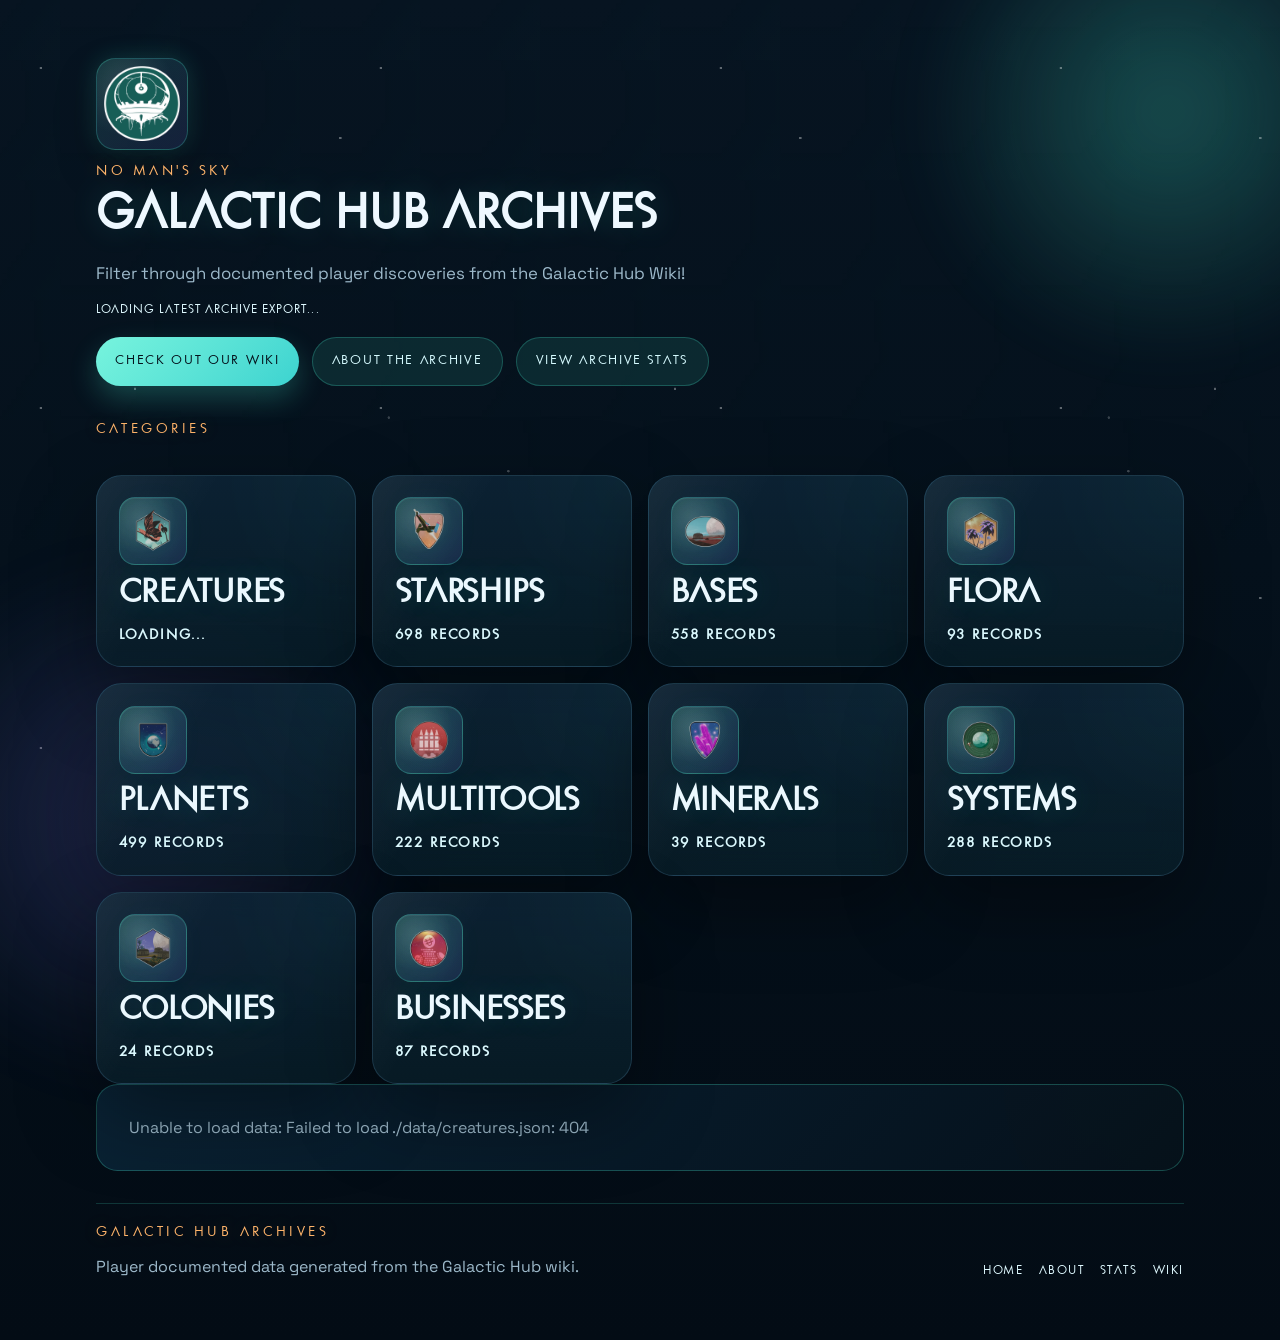
==== index.html @ c88e9bc7 "Initial commit" ====
<!DOCTYPE html>
<html lang="en">
  <head>
    <meta charset="UTF-8" />
    <meta name="viewport" content="width=device-width, initial-scale=1.0" />
    <title>Galactic Hub Archives</title>
    <meta name="theme-color" content="#071421" />
    <meta name="color-scheme" content="dark" />
    <meta
      name="description"
      content="Browse Galactic Hub wiki discoveries through the archives for creatures, starships, planets, systems, bases, businesses, and more."
    />
    <meta property="og:type" content="website" />
    <meta property="og:site_name" content="Galactic Hub Archives" />
    <meta property="og:title" content="Galactic Hub Archives" />
    <meta
      property="og:description"
      content="Browse Galactic Hub wiki discoveries through the archives for creatures, starships, planets, systems, bases, businesses, and more."
    />
    <meta property="og:image" content="./assets/favicon/android-chrome-512x512.png" />
    <meta name="twitter:card" content="summary_large_image" />
    <meta name="twitter:title" content="Galactic Hub Archives" />
    <meta
      name="twitter:description"
      content="Browse Galactic Hub wiki discoveries through the archives for creatures, starships, planets, systems, bases, businesses, and more."
    />
    <meta name="twitter:image" content="./assets/favicon/android-chrome-512x512.png" />
    <link rel="icon" type="image/x-icon" href="./assets/favicon/favicon.ico" />
    <link rel="icon" type="image/png" sizes="16x16" href="./assets/favicon/favicon-16x16.png" />
    <link rel="icon" type="image/png" sizes="32x32" href="./assets/favicon/favicon-32x32.png" />
    <link rel="apple-touch-icon" sizes="180x180" href="./assets/favicon/apple-touch-icon.png" />
    <link rel="manifest" href="./assets/favicon/site.webmanifest" />
    <link rel="preconnect" href="https://fonts.googleapis.com" />
    <link rel="preconnect" href="https://fonts.gstatic.com" crossorigin />
    <link
      href="https://fonts.googleapis.com/css2?family=Space+Grotesk:wght@400;500;700&family=IBM+Plex+Mono:wght@400;500&display=swap"
      rel="stylesheet"
    />
    <link rel="stylesheet" href="./styles.css" />
  </head>
  <body data-page="home" data-creatures-json-path="./data/creatures.json" data-starships-json-path="./data/starships.json" data-bases-json-path="./data/bases.json" data-flora-json-path="./data/flora.json" data-planets-json-path="./data/planets.json" data-minerals-json-path="./data/minerals.json" data-multitools-json-path="./data/multitools.json" data-systems-json-path="./data/systems.json" data-colonies-json-path="./data/colonies.json" data-businesses-json-path="./data/businesses.json">
    <div class="site-shell">
      <header class="hero hero-home">
        <div>
          <p class="eyebrow">No Man's Sky</p>
          <h1>Galactic Hub Archives</h1>
          <p class="hero-copy">
            Filter through documented player discoveries from the Galactic Hub Wiki!
          </p>
          <p class="hero-status" id="last-updated-home">Loading latest archive export...</p>
          <div class="hero-actions">
            <a class="button button-primary" href= "https://nmsgalactichub.miraheze.org/wiki/Main_Page">Check out our Wiki</a>
            <a class="button button-secondary" href="./about/">About the archive</a>
            <a
              class="button button-secondary"
              href="./stats/"
              target="_blank"
              rel="noreferrer"
            >
              View Archive Stats
            </a>
          </div>
        </div>
      </header>

      <main class="page-section">
        <section class="section-heading">
          <p class="eyebrow">Categories</p>
        </section>

        <section class="category-grid">
          <a class="category-card category-card-active" href="./creatures/">
            <div class="category-icon-wrap">
              <img class="category-icon" src="./assets/icons/patch.creature.png" alt="" />
            </div>
            <h3>Creatures</h3>
            <strong class="category-metric" data-home-stat="creatures">Loading...</strong>
          </a>

          <a class="category-card category-card-active" href="./starships/">
            <div class="category-icon-wrap">
              <img class="category-icon" src="./assets/icons/patch.ship.png" alt="" />
            </div>
            <h3>Starships</h3>
            <strong class="category-metric" data-home-stat="starships">Loading...</strong>
          </a>

          <a class="category-card category-card-active" href="./bases/">
            <div class="category-icon-wrap">
              <img class="category-icon" src="./assets/icons/patch.base.png" alt="" />
            </div>
            <h3>Bases</h3>
            <strong class="category-metric" data-home-stat="bases">Loading...</strong>
          </a>

          <a class="category-card category-card-active" href="./flora/">
            <div class="category-icon-wrap">
              <img class="category-icon" src="./assets/icons/patch.plant.png" alt="" />
            </div>
            <h3>Flora</h3>
            <strong class="category-metric" data-home-stat="flora">Loading...</strong>
          </a>

          <a class="category-card category-card-active" href="./planets/">
            <div class="category-icon-wrap">
              <img class="category-icon" src="./assets/icons/patch.planet.png" alt="" />
            </div>
            <h3>Planets</h3>
            <strong class="category-metric" data-home-stat="planets">Loading...</strong>
          </a>

          <a class="category-card category-card-active" href="./multitools/">
            <div class="category-icon-wrap">
              <img class="category-icon" src="./assets/icons/patch.multitool.png" alt="" />
            </div>
            <h3>Multitools</h3>
            <strong class="category-metric" data-home-stat="multitools">Loading...</strong>
          </a>

          <a class="category-card category-card-active" href="./minerals/">
            <div class="category-icon-wrap">
              <img class="category-icon" src="./assets/icons/patch.mineral.png" alt="" />
            </div>
            <h3>Minerals</h3>
            <strong class="category-metric" data-home-stat="minerals">Loading...</strong>
          </a>

          <a class="category-card category-card-active" href="./systems/">
            <div class="category-icon-wrap">
              <img class="category-icon" src="./assets/icons/patch.system.png" alt="" />
            </div>
            <h3>Systems</h3>
            <strong class="category-metric" data-home-stat="systems">Loading...</strong>
          </a>

          <a class="category-card category-card-active" href="./colonies/">
            <div class="category-icon-wrap">
              <img class="category-icon" src="./assets/icons/patch.colony.png" alt="" />
            </div>
            <h3>Colonies</h3>
            <strong class="category-metric" data-home-stat="colonies">Loading...</strong>
          </a>

          <a class="category-card category-card-active" href="./businesses/">
            <div class="category-icon-wrap">
              <img class="category-icon" src="./assets/icons/patch.business.png" alt="" />
            </div>
            <h3>Businesses</h3>
            <strong class="category-metric" data-home-stat="businesses">Loading...</strong>
          </a>

        </section>
      </main>
    </div>

    <script src="./script.js"></script>
  </body>
</html>
---- styles.css ----
@font-face {
  font-family: "NMS Futura";
  src: url("./assets/fonts/NMSFuturaProBook_Kerned.ttf") format("truetype");
  font-display: swap;
}

@font-face {
  font-family: "NMS Glyphs Mono";
  src: url("./assets/fonts/NMS-Glyphs-Mono.ttf") format("truetype");
  font-display: swap;
}

:root {
  --bg: #04121d;
  --bg-strong: #0a2232;
  --panel: rgba(6, 23, 35, 0.76);
  --panel-strong: rgba(10, 30, 46, 0.9);
  --panel-border: rgba(126, 213, 255, 0.18);
  --text: #eef8ff;
  --muted: #9db9ca;
  --accent: #49f0d2;
  --accent-strong: #1fa7b5;
  --accent-soft: rgba(73, 240, 210, 0.18);
  --warm: #ffb46a;
  --violet: rgba(132, 124, 255, 0.18);
  --shadow: 0 30px 80px rgba(0, 0, 0, 0.36);
  --target-accent: var(--accent);
  --target-glow: rgba(73, 240, 210, 0.18);
  --target-warm: var(--warm);
  --target-result-glow: rgba(73, 240, 210, 0.16);
}

* {
  box-sizing: border-box;
}

html,
body {
  margin: 0;
  min-height: 100%;
}

html {
  scroll-behavior: smooth;
}

body {
  font-family: "Space Grotesk", sans-serif;
  color: var(--text);
  background:
    radial-gradient(circle at 18% 18%, rgba(73, 240, 210, 0.2), transparent 0 22rem),
    radial-gradient(circle at 85% 14%, rgba(255, 180, 106, 0.16), transparent 0 18rem),
    radial-gradient(circle at 76% 72%, rgba(132, 124, 255, 0.16), transparent 0 22rem),
    linear-gradient(180deg, #071421 0%, #05111c 42%, #030c15 100%);
  overflow-x: hidden;
}

body::before,
body::after {
  content: "";
  position: fixed;
  z-index: -1;
  inset: auto;
  width: 34rem;
  height: 34rem;
  border-radius: 999px;
  filter: blur(36px);
  opacity: 0.42;
}

body::before {
  top: -10rem;
  right: -10rem;
  background: radial-gradient(circle, rgba(73, 240, 210, 0.65) 0%, rgba(73, 240, 210, 0) 65%);
  animation: nebulaFloatA 18s ease-in-out infinite alternate;
}

body::after {
  bottom: -12rem;
  left: -8rem;
  background: radial-gradient(circle, rgba(132, 124, 255, 0.52) 0%, rgba(132, 124, 255, 0) 70%);
  animation: nebulaFloatB 22s ease-in-out infinite alternate;
}

body > *::before,
body > *::after {
  content: "";
  position: fixed;
  inset: 0;
  pointer-events: none;
  z-index: -1;
}

body > *::before {
  background-image:
    radial-gradient(circle at 12% 20%, rgba(255, 255, 255, 0.8) 0 1px, transparent 1.5px),
    radial-gradient(circle at 74% 30%, rgba(255, 255, 255, 0.8) 0 1px, transparent 1.5px),
    radial-gradient(circle at 25% 72%, rgba(255, 255, 255, 0.75) 0 1px, transparent 1.5px),
    radial-gradient(circle at 82% 76%, rgba(255, 255, 255, 0.55) 0 1px, transparent 1.5px),
    radial-gradient(circle at 54% 58%, rgba(255, 255, 255, 0.45) 0 1px, transparent 1.5px);
  background-size: 340px 340px, 460px 460px, 540px 540px, 620px 620px, 720px 720px;
  opacity: 0.45;
  animation: starDrift 28s linear infinite;
}

body > *::after {
  background:
    linear-gradient(90deg, transparent 0, rgba(73, 240, 210, 0.05) 49.5%, transparent 50.5%, transparent 100%),
    linear-gradient(transparent 0, rgba(73, 240, 210, 0.04) 49.5%, transparent 50.5%, transparent 100%);
  background-size: 120px 120px;
  mask-image: linear-gradient(180deg, rgba(0, 0, 0, 0.55), transparent 88%);
  opacity: 0.36;
  animation: gridPulse 9s ease-in-out infinite;
}

img {
  display: block;
  max-width: 100%;
}

a {
  color: inherit;
  text-decoration: none;
}

.site-shell {
  width: min(1440px, 85vw);
  margin: 0 auto;
  padding: 2.5rem 0 3.5rem;
  position: relative;
}

.hero {
  position: relative;
  padding: 1.1rem 0 1.2rem;
  animation: panelReveal 800ms cubic-bezier(0.18, 0.84, 0.24, 1) both;
}

.hero-home,
.hero-subpage {
  display: flex;
  gap: 1.25rem;
  justify-content: space-between;
  align-items: end;
}

.hero-home > div,
.hero-subpage > div:first-child {
  min-width: 0;
}

.hero-emblem {
  width: clamp(4.25rem, 9vw, 5.75rem);
  height: auto;
  margin-bottom: 0.85rem;
  flex: 0 0 auto;
  border-radius: 1.2rem;
  border: 1px solid color-mix(in srgb, var(--target-accent) 24%, transparent);
  background:
    radial-gradient(circle at 30% 30%, rgba(255, 255, 255, 0.12), transparent 55%),
    linear-gradient(135deg, rgba(73, 240, 210, 0.14), rgba(132, 124, 255, 0.12));
  box-shadow:
    0 18px 40px rgba(0, 0, 0, 0.28),
    0 0 24px color-mix(in srgb, var(--target-accent) 18%, transparent);
  padding: 0.45rem;
}

.eyebrow,
.results-meta,
.category-state,
.card-kicker {
  margin: 0 0 0.75rem;
  font-family: "NMS Futura", "IBM Plex Mono", monospace;
  font-size: 0.92rem;
  letter-spacing: 0.24em;
  text-transform: uppercase;
  color: var(--target-warm);
  text-shadow: 0 0 18px color-mix(in srgb, var(--target-warm) 26%, transparent);
}

.hero h1,
.section-heading h2,
.filters-heading h2,
.results-toolbar h2,
.category-card h3,
.card-title {
  margin: 0;
  font-family: "NMS Futura", "Space Grotesk", sans-serif;
  line-height: 0.9;
  letter-spacing: 0.02em;
  text-transform: uppercase;
  text-shadow: 0 0 30px color-mix(in srgb, var(--target-accent) 18%, transparent);
}

.hero-home h1,
.hero-subpage h1 {
  font-size: clamp(2rem, 4vw, 3.8rem);
  /* max-width: 16ch; */
}

.hero-subpage h1 {
  max-width: 24ch;
}

.hero-copy {
  max-width: 44rem;
  margin: 1.25rem 0 0;
  font-size: 1.05rem;
  line-height: 1.7;
  color: var(--muted);
}

.hero-status {
  margin: 0.9rem 0 0;
  color: #dff9ff;
  font-family: "NMS Futura", "IBM Plex Mono", monospace;
  font-size: 0.82rem;
  letter-spacing: 0.08em;
  text-transform: uppercase;
}

.hero-actions,
.hero-nav {
  display: flex;
  gap: 0.8rem;
  flex-wrap: wrap;
  margin-top: 1.1rem;
}

.page-section {
  padding-top: 1rem;
}

.section-heading,
.results-toolbar,
.filters-heading {
  display: flex;
  justify-content: space-between;
  gap: 1rem;
  align-items: end;
}

.section-heading h2,
.filters-heading h2,
.results-toolbar h2 {
  font-size: 1.02rem;
  letter-spacing: 0.16em;
}

.button {
  appearance: none;
  border: 0;
  border-radius: 999px;
  display: inline-flex;
  align-items: center;
  justify-content: center;
  min-height: 2.9rem;
  padding: 0.9rem 1.2rem;
  font-family: "NMS Futura", "Space Grotesk", sans-serif;
  font-size: 0.88rem;
  letter-spacing: 0.12em;
  text-transform: uppercase;
  cursor: pointer;
  transition: transform 120ms ease, box-shadow 120ms ease, border-color 120ms ease, background 120ms ease;
}

.button:hover,
.button:focus-visible {
  transform: translateY(-1px);
  box-shadow: 0 10px 28px rgba(0, 0, 0, 0.18);
}

.button-primary {
  background: linear-gradient(135deg, color-mix(in srgb, var(--target-accent) 75%, white 25%) 0%, color-mix(in srgb, var(--target-accent) 70%, #1d91cb 30%) 100%);
  color: #04111b;
  box-shadow: 0 12px 28px color-mix(in srgb, var(--target-accent) 24%, transparent);
}

.button-secondary {
  background: color-mix(in srgb, var(--target-accent) 10%, transparent);
  color: #d7fbff;
  border: 1px solid color-mix(in srgb, var(--target-accent) 24%, transparent);
}

.button-secondary:hover,
.button-secondary:focus-visible {
  border-color: color-mix(in srgb, var(--target-accent) 38%, transparent);
  background: rgba(10, 35, 53, 0.96);
}

.button-compact {
  min-height: auto;
  padding: 0.72rem 1rem;
}

.filters-panel,
.category-card,
.data-card {
  border: 1px solid var(--panel-border);
  border-radius: 1.6rem;
  background:
    linear-gradient(180deg, rgba(13, 36, 54, 0.86), rgba(6, 22, 34, 0.78)),
    radial-gradient(circle at top right, var(--target-glow), transparent 42%);
  backdrop-filter: blur(14px);
  box-shadow: var(--shadow);
  position: relative;
  overflow: hidden;
}

.filters-panel::before,
.category-card::before,
.data-card::before {
  content: "";
  position: absolute;
  inset: 0;
  background:
    linear-gradient(120deg, rgba(255, 255, 255, 0.05), transparent 34%),
    linear-gradient(transparent, rgba(73, 240, 210, 0.03));
  pointer-events: none;
}

.category-grid,
.cards-grid {
  display: grid;
  gap: 1rem;
}

.category-grid {
  grid-template-columns: repeat(auto-fit, minmax(240px, 1fr));
  margin-top: 1.5rem;
}

.category-card {
  padding: 1.35rem;
  min-height: 180px;
  transition: transform 120ms ease, border-color 120ms ease, box-shadow 120ms ease;
}

.category-icon-wrap {
  display: inline-flex;
  align-items: center;
  justify-content: center;
  width: 4.25rem;
  height: 4.25rem;
  border-radius: 1rem;
  margin-bottom: 0.55rem;
  background:
    radial-gradient(circle at 30% 30%, rgba(255, 255, 255, 0.14), transparent 55%),
    linear-gradient(135deg, rgba(73, 240, 210, 0.18), rgba(132, 124, 255, 0.14));
  border: 1px solid color-mix(in srgb, var(--target-accent) 24%, transparent);
  box-shadow: inset 0 1px 0 rgba(255, 255, 255, 0.06);
}

.category-icon {
  width: 3rem;
  height: 3rem;
  object-fit: contain;
  filter: drop-shadow(0 0 16px rgba(73, 240, 210, 0.18));
}

.category-card:hover,
.category-card:focus-visible,
.data-card:hover,
.data-card:focus-visible {
  transform: translateY(-1px);
  border-color: color-mix(in srgb, var(--target-accent) 38%, transparent);
  box-shadow: 0 10px 28px rgba(0, 0, 0, 0.18);
}

.category-card h3 {
  margin-top: 0.3rem;
  font-size: clamp(1.65rem, 2.8vw, 2.2rem);
}

.category-card p {
  margin: 0.9rem 0 0;
  color: var(--muted);
  line-height: 1.65;
}

.category-metric {
  display: inline-block;
  margin-top: 1rem;
  font-family: "NMS Futura", "Space Grotesk", sans-serif;
  font-size: 0.95rem;
  letter-spacing: 0.12em;
  text-transform: uppercase;
  color: #dff9ff;
}

.filters-panel {
  padding: 1.4rem;
}

.filters-grid {
  display: grid;
  gap: 1rem;
  grid-template-columns: repeat(auto-fit, minmax(180px, 1fr));
  margin-top: 1.25rem;
}

.field {
  display: flex;
  flex-direction: column;
  gap: 0.45rem;
}

.field span {
  font-family: "NMS Futura", "IBM Plex Mono", monospace;
  font-size: 0.83rem;
  font-weight: 400;
  letter-spacing: 0.14em;
  text-transform: uppercase;
  color: #dff9ff;
}

.field input,
.field select {
  width: 100%;
  border: 1px solid rgba(126, 213, 255, 0.14);
  border-radius: 1rem;
  background: rgba(4, 15, 24, 0.82);
  padding: 0.95rem 1rem;
  font: inherit;
  color: var(--text);
  transition: border-color 120ms ease, transform 120ms ease, box-shadow 120ms ease;
  box-shadow: inset 0 1px 0 rgba(255, 255, 255, 0.04);
}

.field input:focus,
.field select:focus,
.button:focus-visible,
.data-card:focus-visible {
  outline: none;
  border-color: var(--target-accent);
  box-shadow:
    0 0 0 4px color-mix(in srgb, var(--target-accent) 16%, transparent),
    0 0 24px color-mix(in srgb, var(--target-accent) 14%, transparent);
}

.results-toolbar {
  margin: 1.5rem 0 1rem;
}

.results-meta {
  margin: 0;
  color: var(--muted);
  text-shadow: none;
}

.cards-grid {
  grid-template-columns: repeat(auto-fit, minmax(300px, 1fr));
}

.data-card {
  display: flex;
  flex-direction: column;
  animation: panelReveal 800ms cubic-bezier(0.18, 0.84, 0.24, 1) both;
  transition: transform 120ms ease, box-shadow 120ms ease, border-color 120ms ease;
}

.card-image-wrap {
  aspect-ratio: 16 / 10;
  background:
    linear-gradient(135deg, rgba(10, 36, 54, 0.94), rgba(5, 17, 27, 0.96)),
    radial-gradient(circle at top right, color-mix(in srgb, var(--target-warm) 10%, transparent), transparent 30%);
  border-bottom: 1px solid color-mix(in srgb, var(--target-accent) 18%, transparent);
}

.card-image {
  width: 100%;
  height: 100%;
  object-fit: cover;
}

.card-content {
  padding: 1.25rem;
}

.card-header {
  display: flex;
  align-items: start;
  gap: 1rem;
}

.card-kicker {
  min-height: 0.92rem;
  margin-bottom: 0.35rem;
  color: var(--target-warm);
}

.card-title {
  font-size: clamp(1.28rem, 2.2vw, 1.75rem);
}

.card-details {
  display: grid;
  grid-template-columns: minmax(6.5rem, auto) 1fr;
  gap: 0.55rem 0.85rem;
  margin: 1rem 0 0;
}

.card-details dt {
  font-family: "NMS Futura", "IBM Plex Mono", monospace;
  font-size: 0.76rem;
  letter-spacing: 0.12em;
  text-transform: uppercase;
  color: var(--muted);
}

.card-details dd {
  margin: 0;
  color: #f4fdff;
}

.card-details .glyph-value {
  font-family: "NMS Glyphs Mono", "NMS Futura", "IBM Plex Mono", monospace;
  font-size: 21px;
  letter-spacing: 0.04em;
  line-height: 1.4;
  overflow-wrap: anywhere;
  word-break: break-word;
}

.empty-state {
  padding: 2rem;
  border-radius: 1.35rem;
  border: 1px solid color-mix(in srgb, var(--target-accent) 26%, transparent);
  background:
    linear-gradient(135deg, rgba(10, 36, 54, 0.94), rgba(5, 17, 27, 0.96)),
    radial-gradient(circle at top right, color-mix(in srgb, var(--target-warm) 10%, transparent), transparent 30%);
  color: var(--muted);
}

.load-more-wrap {
  display: flex;
  justify-content: center;
  padding-top: 1.5rem;
}

.site-footer {
  display: flex;
  justify-content: space-between;
  align-items: end;
  gap: 1rem;
  margin-top: 2rem;
  padding: 1.25rem 0 0.25rem;
  border-top: 1px solid color-mix(in srgb, var(--target-accent) 18%, transparent);
}

.site-footer-copy {
  min-width: 0;
}

.site-footer-text {
  margin: 0;
  color: var(--muted);
  line-height: 1.6;
}

.site-footer-nav {
  display: flex;
  gap: 0.95rem;
  flex-wrap: wrap;
  justify-content: flex-end;
}

.site-footer-nav a {
  font-family: "NMS Futura", "IBM Plex Mono", monospace;
  font-size: 0.82rem;
  letter-spacing: 0.12em;
  text-transform: uppercase;
  color: #dff9ff;
}

.site-footer-nav a:hover,
.site-footer-nav a:focus-visible {
  color: var(--target-accent);
}

.about-grid {
  display: grid;
  gap: 1rem;
  grid-template-columns: repeat(2, minmax(0, 1fr));
}

.about-panel {
  border: 1px solid var(--panel-border);
  border-radius: 1.6rem;
  padding: 1.4rem;
  background:
    linear-gradient(180deg, rgba(13, 36, 54, 0.86), rgba(6, 22, 34, 0.78)),
    radial-gradient(circle at top right, var(--target-glow), transparent 42%);
  backdrop-filter: blur(14px);
  box-shadow: var(--shadow);
  position: relative;
  overflow: hidden;
}

.about-panel::before {
  content: "";
  position: absolute;
  inset: 0;
  background:
    linear-gradient(120deg, rgba(255, 255, 255, 0.05), transparent 34%),
    linear-gradient(transparent, rgba(73, 240, 210, 0.03));
  pointer-events: none;
}

.about-panel > * {
  position: relative;
}

.about-panel h2,
.about-panel h3 {
  margin: 0;
  font-family: "NMS Futura", "Space Grotesk", sans-serif;
  text-transform: uppercase;
}

.about-panel h2 {
  font-size: 1.15rem;
  letter-spacing: 0.08em;
}

.about-panel h3 {
  font-size: 0.95rem;
  letter-spacing: 0.08em;
}

.about-panel p,
.about-list {
  margin: 1rem 0 0;
  color: var(--muted);
  line-height: 1.7;
}

.about-list {
  padding-left: 1.2rem;
}

.about-list li + li {
  margin-top: 0.55rem;
}

.about-list-columns {
  columns: 2;
  column-gap: 1.5rem;
}

.about-columns {
  display: grid;
  gap: 1rem;
  grid-template-columns: repeat(3, minmax(0, 1fr));
  margin-top: 1rem;
}

.stats-dashboard {
  display: grid;
  gap: 1rem;
}

.stats-overview-grid,
.stats-section-grid {
  display: grid;
  gap: 1rem;
  grid-template-columns: repeat(auto-fit, minmax(180px, 1fr));
}

.stats-section-grid {
  padding-bottom: 1rem;
}

.stats-panel,
.stats-metric,
.stats-list {
  border: 1px solid var(--panel-border);
  border-radius: 1.6rem;
  background:
    linear-gradient(180deg, rgba(13, 36, 54, 0.86), rgba(6, 22, 34, 0.78)),
    radial-gradient(circle at top right, var(--target-glow), transparent 42%);
  backdrop-filter: blur(14px);
  box-shadow: var(--shadow);
  position: relative;
  overflow: hidden;
}

.stats-panel::before,
.stats-metric::before,
.stats-list::before {
  content: "";
  position: absolute;
  inset: 0;
  background:
    linear-gradient(120deg, rgba(255, 255, 255, 0.05), transparent 34%),
    linear-gradient(transparent, rgba(73, 240, 210, 0.03));
  pointer-events: none;
}

.stats-panel {
  padding: 1.4rem;
}

.stats-panel-header {
  display: flex;
  justify-content: space-between;
  align-items: end;
  gap: 1rem;
  margin-bottom: 1rem;
}

.stats-panel-header h3,
.stats-metric-label,
.stats-list h4 {
  margin: 0;
  font-family: "NMS Futura", "Space Grotesk", sans-serif;
  text-transform: uppercase;
  letter-spacing: 0.08em;
}

.stats-panel-header h3,
.stats-list h4 {
  font-size: 1.05rem;
}

.stats-panel-copy {
  margin: 0;
  color: var(--muted);
  line-height: 1.6;
}

.stats-metric {
  padding: 1.1rem;
}

.stats-metric-label {
  font-size: 0.8rem;
  color: var(--muted);
}

.stats-metric-value {
  margin: 0.45rem 0 0;
  font-family: "NMS Futura", "Space Grotesk", sans-serif;
  font-size: clamp(1.4rem, 2.6vw, 2.25rem);
  line-height: 1;
  text-transform: uppercase;
}

.stats-metric-note {
  margin: 0.55rem 0 0;
  color: var(--muted);
  line-height: 1.5;
  font-size: 0.92rem;
}

.stats-stacks {
  display: grid;
  gap: 1rem;
  grid-template-columns: 1.1fr 0.9fr;
}

.stats-list {
  padding: 1.15rem;
}

.stats-list-items {
  margin: 0.9rem 0 0;
  padding: 0;
  list-style: none;
  display: grid;
  gap: 0.65rem;
}

.stats-list-items li {
  display: flex;
  justify-content: space-between;
  gap: 1rem;
  align-items: baseline;
  padding-bottom: 0.65rem;
  border-bottom: 1px solid rgba(126, 213, 255, 0.12);
}

.stats-list-items li:last-child {
  padding-bottom: 0;
  border-bottom: 0;
}

.stats-list-label {
  color: #f4fdff;
  min-width: 0;
}

.stats-list-value {
  flex: 0 0 auto;
  color: var(--target-warm);
  font-family: "NMS Futura", "IBM Plex Mono", monospace;
  letter-spacing: 0.08em;
  text-transform: uppercase;
}

@keyframes panelReveal {
  from {
    opacity: 0;
    transform: translateY(20px);
  }

  to {
    opacity: 1;
    transform: translateY(0);
  }
}

@keyframes starDrift {
  from {
    transform: translate3d(0, 0, 0);
  }

  to {
    transform: translate3d(-18px, 12px, 0);
  }
}

@keyframes gridPulse {
  0%,
  100% {
    opacity: 0.26;
  }

  50% {
    opacity: 0.4;
  }
}

@keyframes nebulaFloatA {
  from {
    transform: translate3d(0, 0, 0) scale(1);
  }

  to {
    transform: translate3d(-18px, 12px, 0) scale(1.08);
  }
}

@keyframes nebulaFloatB {
  from {
    transform: translate3d(0, 0, 0) scale(1);
  }

  to {
    transform: translate3d(22px, -16px, 0) scale(1.06);
  }
}

@media (prefers-reduced-motion: reduce) {
  *,
  *::before,
  *::after {
    animation: none !important;
    transition: none !important;
  }
}

@media (max-width: 840px) {
  .site-shell {
    width: min(100% - 1rem, 1440px);
  }

  .hero-home,
  .hero-subpage,
  .section-heading,
  .results-toolbar,
  .filters-heading,
  .site-footer {
    grid-template-columns: 1fr;
    flex-direction: column;
    align-items: start;
  }

  .filters-grid,
  .cards-grid,
  .category-grid,
  .about-grid,
  .about-columns {
    grid-template-columns: 1fr;
  }

  .stats-overview-grid,
  .stats-section-grid,
  .stats-stacks {
    grid-template-columns: 1fr;
  }

  .about-list-columns {
    columns: 1;
  }
}
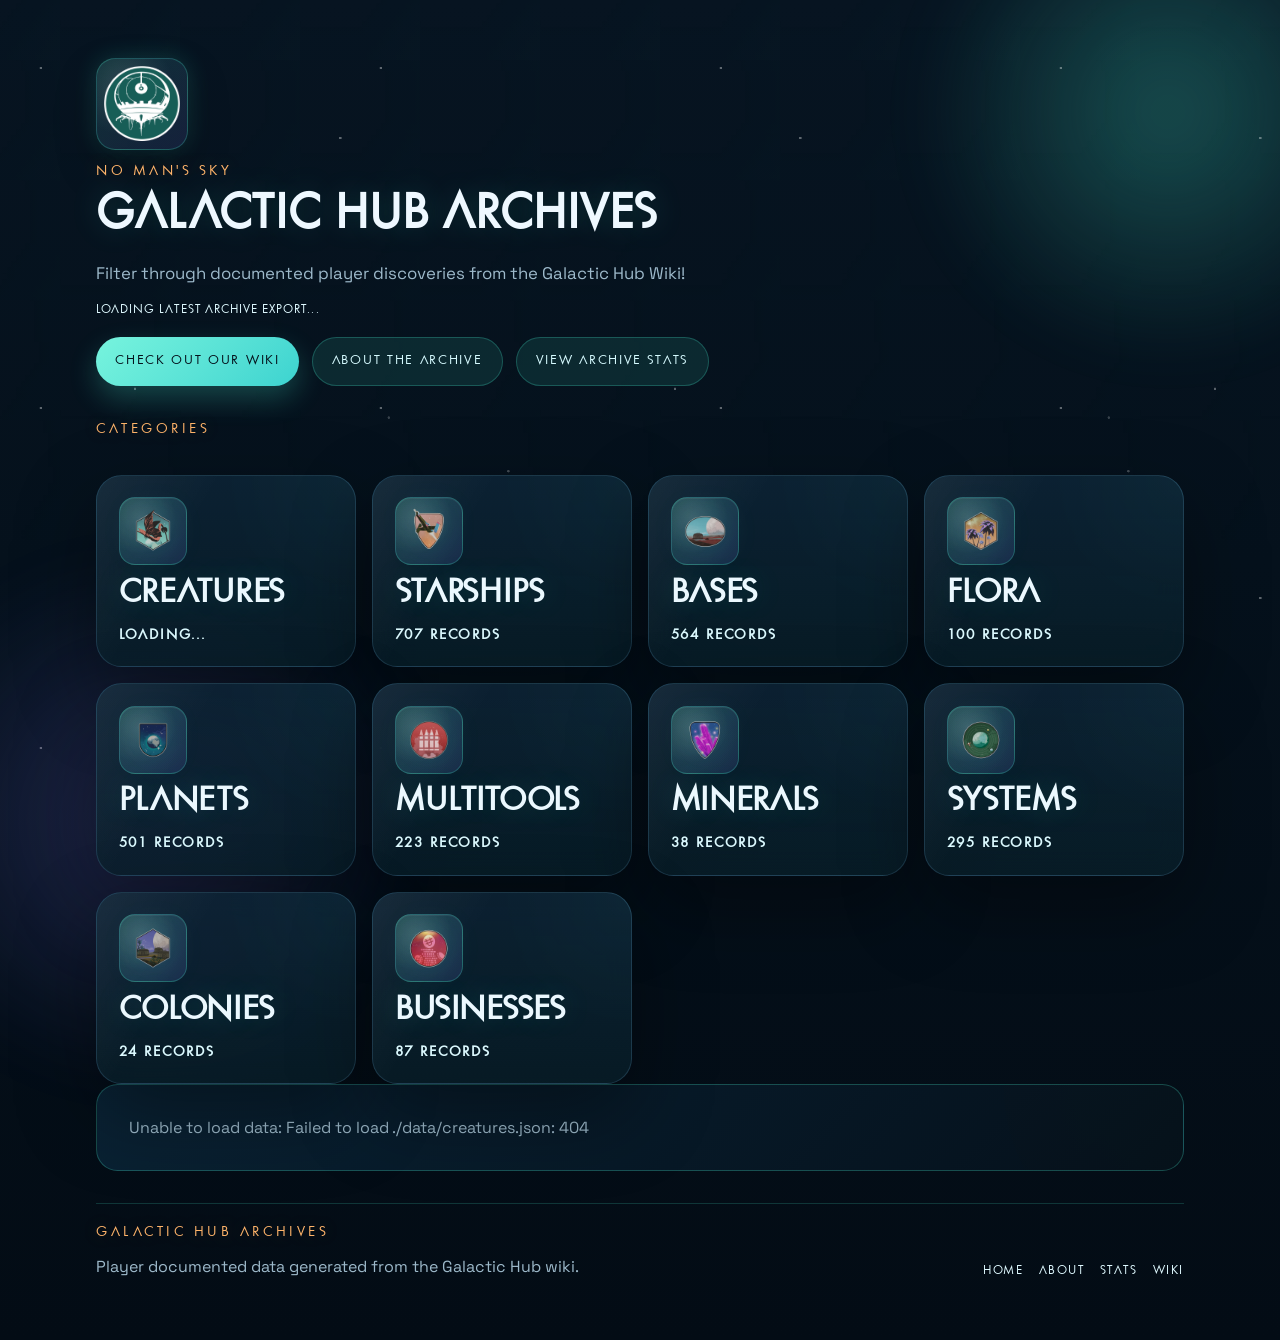
==== commit ef7abb39: "url updated" ====
--- a/index.html
+++ b/index.html
@@ -17,14 +17,22 @@
       property="og:description"
       content="Browse Galactic Hub wiki discoveries through the archives for creatures, starships, planets, systems, bases, businesses, and more."
     />
-    <meta property="og:image" content="./assets/favicon/android-chrome-512x512.png" />
+    <meta property="og:url" content="https://apexfatality93.github.io/GalacticHubArchive/" />
+    <meta
+      property="og:image"
+      content="https://apexfatality93.github.io/GalacticHubArchive/assets/favicon/android-chrome-512x512.png"
+    />
     <meta name="twitter:card" content="summary_large_image" />
     <meta name="twitter:title" content="Galactic Hub Archives" />
     <meta
       name="twitter:description"
       content="Browse Galactic Hub wiki discoveries through the archives for creatures, starships, planets, systems, bases, businesses, and more."
     />
-    <meta name="twitter:image" content="./assets/favicon/android-chrome-512x512.png" />
+    <meta
+      name="twitter:image"
+      content="https://apexfatality93.github.io/GalacticHubArchive/assets/favicon/android-chrome-512x512.png"
+    />
+    <link rel="canonical" href="https://apexfatality93.github.io/GalacticHubArchive/" />
     <link rel="icon" type="image/x-icon" href="./assets/favicon/favicon.ico" />
     <link rel="icon" type="image/png" sizes="16x16" href="./assets/favicon/favicon-16x16.png" />
     <link rel="icon" type="image/png" sizes="32x32" href="./assets/favicon/favicon-32x32.png" />
